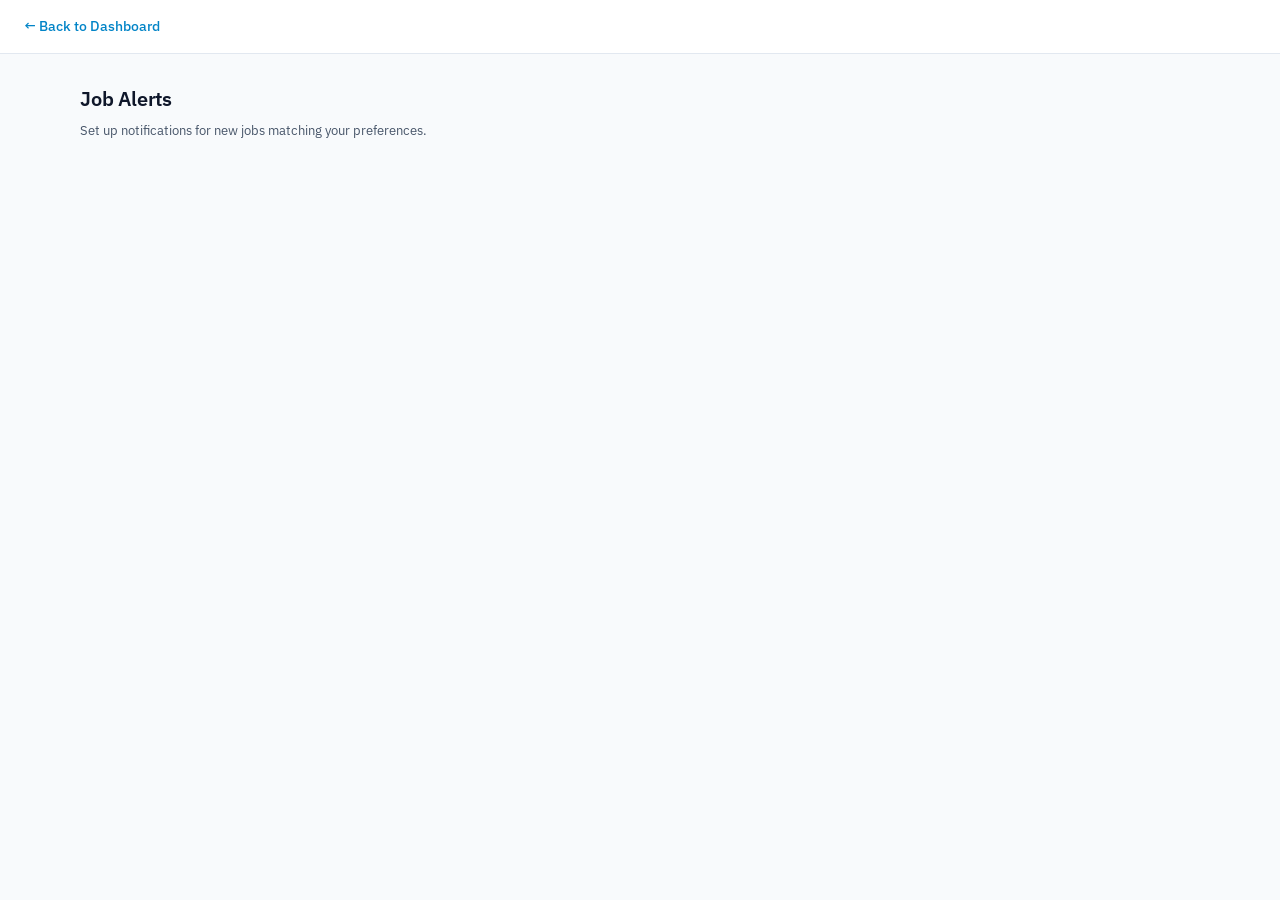
==== docs/sections/alerts.html @ 51a3d60b "Initial commit: Add docs folder" ====
<!DOCTYPE html>
<html lang="en">
<head>
    <meta charset="UTF-8">
    <meta name="viewport" content="width=device-width, initial-scale=1.0">
    <title>SkillRadar - Alerts</title>

    <!-- Google Fonts -->
    <link rel="preconnect" href="https://fonts.googleapis.com">
    <link rel="preconnect" href="https://fonts.gstatic.com" crossorigin>
    <link href="https://fonts.googleapis.com/css2?family=IBM+Plex+Sans:wght@400;500;600&display=swap" rel="stylesheet">

    <!-- Styles -->
    <link rel="stylesheet" href="../styles.css">
</head>
<body>
    <!-- Navigation -->
    <nav class="page-nav" style="padding: 16px 24px; border-bottom: 1px solid var(--border-default); background: var(--surface-card);">
        <a href="../index.html" style="color: var(--brand); text-decoration: none; font-weight: 500;">← Back to Dashboard</a>
    </nav>

    <!-- Alerts Section -->
    <section id="alerts" class="section section--active">
        <div class="page-content">
            <h1 class="page-title">Job Alerts</h1>
            <p class="page-subtitle">Set up notifications for new jobs matching your preferences.</p>

            <div class="empty-state" style="text-align: center; padding: 60px 20px; color: var(--text-muted);">
                <svg width="48" height="48" viewBox="0 0 24 24" fill="none" stroke="currentColor" stroke-width="1.5" style="margin-bottom: 16px;">
                    <path d="M6 8a6 6 0 0 1 12 0c0 7 3 9 3 9H3s3-2 3-9"/>
                    <path d="m13.73 21a2 2 0 0 1-3.46 0"/>
                </svg>
                <h3>Alerts Coming Soon</h3>
                <p>This feature is under development. You'll be able to set up job alerts here.</p>
            </div>
        </div>
    </section>

    <!-- Scripts -->
    <script src="../data.js"></script>
</body>
</html>
---- docs/styles.css ----
/* SkillRadar Styles */
/* Version: 1.0 - Light theme only, professional design */

/* === CSS CUSTOM PROPERTIES === */
:root {
  /* === BRAND (Sky Blue — primary action color) === */
  --brand:           #0284C7;   /* Primary buttons, active nav, accent borders */
  --brand-hover:     #0369A1;   /* Button hover state */
  --brand-light:     #E0F2FE;   /* Badge backgrounds, tinted areas, focus rings */
  --brand-text:      #0369A1;   /* Text on --brand-light backgrounds */

  /* === VIOLET (secondary accent — skills, unique metrics) === */
  --violet:          #7C3AED;
  --violet-light:    #EDE9FE;
  --violet-text:     #5B21B6;

  /* === EMERALD (success, offers, positive) === */
  --emerald:         #059669;
  --emerald-light:   #D1FAE5;
  --emerald-text:    #065F46;

  /* === AMBER (warning, intermediate, neutral trend) === */
  --amber:           #B45309;
  --amber-light:     #FEF3C7;
  --amber-text:      #92400E;

  /* === CORAL/RED (danger, negative trend, missing skills) === */
  --coral:           #DC2626;
  --coral-light:     #FEE2E2;
  --coral-text:      #991B1B;

  /* === NEUTRAL GRAYS === */
  --gray-50:         #F8FAFC;
  --gray-100:        #F1F5F9;
  --gray-200:        #E2E8F0;
  --gray-300:        #CBD5E1;
  --gray-400:        #94A3B8;
  --gray-500:        #64748B;
  --gray-600:        #475569;
  --gray-700:        #334155;
  --gray-800:        #1E293B;
  --gray-900:        #0F172A;

  /* === SURFACES (Light theme — immutable) === */
  --surface-page:    #F8FAFC;   /* Page/body background */
  --surface-card:    #FFFFFF;   /* Card, panel, modal backgrounds */
  --surface-input:   #FFFFFF;   /* Input field backgrounds */
  --surface-sidebar: #FFFFFF;   /* Sidebar background */

  /* === TEXT === */
  --text-primary:    #0F172A;   /* Primary content text */
  --text-secondary:  #475569;   /* Secondary, supporting text */
  --text-muted:      #94A3B8;   /* Placeholder text, disabled labels */
  --text-inverse:    #FFFFFF;   /* Text on dark/brand backgrounds */

  /* === BORDERS === */
  --border-default:  #E2E8F0;   /* Standard borders on cards, inputs */
  --border-strong:   #CBD5E1;   /* Emphasized dividers */
  --border-focus:    #0284C7;   /* Input focus ring border (same as --brand) */

  /* === SHADOWS === */
  --shadow-xs:  0 1px 2px rgba(15, 23, 42, 0.04);
  --shadow-sm:  0 1px 3px rgba(15, 23, 42, 0.06), 0 1px 2px rgba(15, 23, 42, 0.04);
  --shadow-md:  0 4px 8px rgba(15, 23, 42, 0.07), 0 2px 4px rgba(15, 23, 42, 0.04);
  --shadow-lg:  0 10px 20px rgba(15, 23, 42, 0.08), 0 4px 8px rgba(15, 23, 42, 0.04);

  /* === LAYOUT === */
  --sidebar-width:   220px;
  --topbar-height:   56px;
  --content-max:     1200px;
  --radius-xs:       4px;
  --radius-sm:       6px;
  --radius-md:       10px;
  --radius-lg:       14px;
  --radius-xl:       18px;

  /* === SPACING BASE === */
  --space-1:  4px;
  --space-2:  8px;
  --space-3:  12px;
  --space-4:  16px;
  --space-5:  20px;
  --space-6:  24px;
  --space-8:  32px;
  --space-10: 40px;

  /* === TYPOGRAPHY === */
  --text-xs:   11px;   /* Eyebrow labels, badge text, meta information */
  --text-sm:   13px;   /* Caption text, tag content, secondary labels */
  --text-base: 14px;   /* Body text, form inputs, card body content */
  --text-md:   16px;   /* Card titles, section sub-headings */
  --text-lg:   20px;   /* Page section headings (H2 level) */
  --text-xl:   24px;   /* Modal titles, feature headings */
  --text-hero: 28px;   /* Stat values in dashboard (large numbers only) */

  --weight-regular: 400; /* Body text, descriptions, secondary labels */
  --weight-medium:  500; /* Navigation labels, button labels, form labels */
  --weight-semi:    600; /* Card titles, section headings, stat numbers, page titles */

  --leading-tight:  1.3;  /* Headings (H1, H2, H3), stat numbers */
  --leading-normal: 1.5;  /* Body text, card content */
  --leading-loose:  1.7;  /* Descriptive paragraphs, help text */

  --letter-spacing-tight: -0.01em; /* Page titles, large headings */
  --letter-spacing-normal: 0;      /* Body text (default) */
  --letter-spacing-wide:  0.05em;  /* ALL-CAPS eyebrow labels (--text-xs) */
}

/* === BASE STYLES === */
html {
  font-size: 16px;
}

* {
  box-sizing: border-box;
  margin: 0;
  padding: 0;
}

body {
  font-family: 'IBM Plex Sans', -apple-system, BlinkMacSystemFont, sans-serif;
  font-size: var(--text-base);
  font-weight: var(--weight-regular);
  line-height: var(--leading-normal);
  color: var(--text-primary);
  background: var(--surface-page);
  min-height: 100vh;
}

/* === TYPOGRAPHY === */
h1 {
  font-size: var(--text-lg);
  font-weight: var(--weight-semi);
  line-height: var(--leading-tight);
  letter-spacing: var(--letter-spacing-tight);
  color: var(--text-primary);
}

h2 {
  font-size: var(--text-md);
  font-weight: var(--weight-semi);
  line-height: var(--leading-tight);
  letter-spacing: var(--letter-spacing-normal);
  color: var(--text-primary);
}

h3 {
  font-size: var(--text-base);
  font-weight: var(--weight-medium);
  line-height: var(--leading-normal);
  letter-spacing: var(--letter-spacing-normal);
  color: var(--text-secondary);
}

.page-title {
  margin-bottom: var(--space-2);
}

.page-subtitle {
  font-size: var(--text-sm);
  color: var(--text-secondary);
  line-height: var(--leading-loose);
  margin-bottom: var(--space-6);
}

.section-subtitle {
  font-size: var(--text-sm);
  color: var(--text-muted);
  margin-bottom: var(--space-5);
}

/* === BUTTONS === */
button {
  font-family: inherit;
  cursor: pointer;
  border: none;
  transition: background-color 150ms ease, box-shadow 150ms ease, border-color 150ms ease;
}

.btn-primary {
  background: var(--brand);
  color: var(--text-inverse);
  font-size: var(--text-base);
  font-weight: var(--weight-medium);
  padding: 9px 20px;
  border-radius: var(--radius-sm);
  border: none;
}

.btn-primary:hover {
  background: var(--brand-hover);
}

.btn-primary:active {
  background: #075985;
}

.btn-primary:focus {
  outline: 2px solid var(--brand);
  outline-offset: 2px;
}

.btn-primary:disabled {
  background: var(--gray-200);
  color: var(--text-muted);
  cursor: not-allowed;
  pointer-events: none;
}

.btn-secondary {
  background: var(--surface-card);
  color: var(--text-primary);
  font-size: var(--text-base);
  font-weight: var(--weight-medium);
  padding: 8px 16px;
  border: 1px solid var(--border-default);
  border-radius: var(--radius-sm);
}

.btn-secondary:hover {
  background: var(--gray-100);
  border-color: var(--border-strong);
}

.btn-secondary:active {
  background: var(--gray-200);
}

.btn-secondary:focus {
  outline: 2px solid var(--brand);
  outline-offset: 2px;
}

.btn-secondary:disabled {
  background: var(--gray-50);
  color: var(--text-muted);
  border-color: var(--border-default);
  cursor: not-allowed;
}

.btn-secondary--active {
  background: var(--brand-light);
  border-color: var(--brand);
  color: var(--brand);
}

.btn-danger {
  background: var(--coral);
  color: var(--text-inverse);
  font-size: var(--text-base);
  font-weight: var(--weight-medium);
  padding: 8px 16px;
  border-radius: var(--radius-sm);
}

.btn-danger:hover {
  background: #B91C1C;
}

.btn-text {
  background: transparent;
  color: var(--brand);
  font-size: var(--text-base);
  font-weight: var(--weight-medium);
  padding: 4px 8px;
  border: none;
}

.btn-text:hover {
  color: var(--brand-hover);
  text-decoration: underline;
}

.btn-icon {
  width: 32px;
  height: 32px;
  border-radius: var(--radius-sm);
  background: transparent;
  border: none;
  display: flex;
  align-items: center;
  justify-content: center;
}

.btn-icon:hover {
  background: var(--gray-100);
}

.btn-icon:focus {
  outline: 2px solid var(--brand);
  outline-offset: 2px;
}

/* === FORM INPUTS === */
input, select, textarea {
  font-family: inherit;
  font-size: var(--text-base);
  color: var(--text-primary);
  background: var(--surface-input);
  border: 1px solid var(--border-default);
  border-radius: var(--radius-sm);
  padding: 9px 12px;
  transition: border-color 150ms ease, box-shadow 150ms ease;
}

input::placeholder, textarea::placeholder {
  color: var(--text-muted);
}

input:hover, select:hover, textarea:hover {
  border-color: var(--border-strong);
}

input:focus, select:focus, textarea:focus {
  border-color: var(--border-focus);
  box-shadow: 0 0 0 3px var(--brand-light);
  outline: none;
}

input:disabled, select:disabled, textarea:disabled {
  background: var(--gray-50);
  color: var(--text-muted);
  cursor: not-allowed;
}

.form-label {
  font-size: var(--text-sm);
  font-weight: var(--weight-medium);
  color: var(--text-secondary);
  margin-bottom: 6px;
  display: block;
}

.form-row {
  display: flex;
  gap: 12px;
  margin-top: 16px;
}

.form-group {
  flex: 1;
}

select {
  appearance: none;
  background-image: url("data:image/svg+xml,%3csvg xmlns='http://www.w3.org/2000/svg' fill='none' viewBox='0 0 20 20'%3e%3cpath stroke='%2394A3B8' stroke-linecap='round' stroke-linejoin='round' stroke-width='1.5' d='m6 8 4 4 4-4'/%3e%3c/svg%3e");
  background-position: right 8px center;
  background-repeat: no-repeat;
  background-size: 16px;
  padding-right: 32px;
}

textarea {
  resize: vertical;
  min-height: 80px;
}

/* Tag Input Component */
.tag-input-container {
  border: 1px solid var(--border-default);
  border-radius: var(--radius-sm);
  padding: 6px 8px;
  min-height: 42px;
  display: flex;
  flex-wrap: wrap;
  gap: 6px;
  align-items: center;
  transition: border-color 150ms ease, box-shadow 150ms ease;
}

.tag-input-container:focus-within {
  border-color: var(--border-focus);
  box-shadow: 0 0 0 3px var(--brand-light);
}

.tags-list {
  display: flex;
  flex-wrap: wrap;
  gap: 6px;
}

.tag {
  background: var(--brand-light);
  color: var(--brand-text);
  border-radius: var(--radius-xs);
  padding: 3px 6px 3px 8px;
  font-size: var(--text-sm);
  font-weight: var(--weight-medium);
  display: flex;
  align-items: center;
  gap: 4px;
}

.tag-remove {
  width: 14px;
  height: 14px;
  color: var(--brand-text);
  cursor: pointer;
  background: none;
  border: none;
  display: flex;
  align-items: center;
  justify-content: center;
  border-radius: 50%;
  padding: 0;
}

.tag-remove:hover {
  background: rgba(3, 105, 161, 0.2);
}

.tag-input__field {
  flex: 1;
  min-width: 120px;
  border: none;
  background: none;
  padding: 3px 0;
  outline: none;
}

.tag-input__field:focus {
  box-shadow: none;
}

/* Toggle Switch */
.toggle-label {
  display: flex;
  align-items: center;
  gap: 12px;
  cursor: pointer;
}

.toggle-input {
  position: absolute;
  opacity: 0;
  pointer-events: none;
}

.toggle-track {
  width: 40px;
  height: 22px;
  background: var(--gray-300);
  border-radius: 11px;
  position: relative;
  transition: background 150ms ease;
}

.toggle-input:checked + .toggle-track {
  background: var(--brand);
}

.toggle-thumb {
  width: 16px;
  height: 16px;
  background: #FFFFFF;
  border-radius: 50%;
  position: absolute;
  top: 3px;
  left: 3px;
  transform: translateX(0);
  transition: transform 150ms ease;
}

.toggle-input:checked + .toggle-track .toggle-thumb {
  transform: translateX(18px);
}

.toggle-input:focus + .toggle-track {
  outline: 2px solid var(--brand);
  outline-offset: 2px;
}

.toggle-text {
  font-size: var(--text-sm);
  font-weight: var(--weight-medium);
  color: var(--text-primary);
}

.toggle-group {
  display: flex;
  flex-direction: column;
  gap: 16px;
}

/* === BADGES AND PILLS === */
.badge {
  display: inline-flex;
  align-items: center;
  gap: 4px;
  font-size: var(--text-xs);
  font-weight: var(--weight-medium);
  padding: 3px 8px;
  border-radius: var(--radius-xs);
  white-space: nowrap;
}

/* Badge color variants */
.badge--brand {
  background: var(--brand-light);
  color: var(--brand-text);
}

.badge--violet {
  background: var(--violet-light);
  color: var(--violet-text);
}

.badge--emerald {
  background: var(--emerald-light);
  color: var(--emerald-text);
}

.badge--amber {
  background: var(--amber-light);
  color: var(--amber-text);
}

.badge--coral {
  background: var(--coral-light);
  color: var(--coral-text);
}

.badge--gray {
  background: var(--gray-100);
  color: var(--gray-600);
}

/* === CARDS === */
.card {
  background: var(--surface-card);
  border: 1px solid var(--border-default);
  border-radius: var(--radius-lg);
  padding: 24px;
  box-shadow: var(--shadow-sm);
}

.card:hover {
  box-shadow: var(--shadow-md);
  border-color: var(--border-strong);
  transition: box-shadow 150ms ease, border-color 150ms ease;
}

.stat-card {
  background: var(--surface-card);
  border: 1px solid var(--border-default);
  border-radius: var(--radius-lg);
  padding: 16px 20px;
  box-shadow: var(--shadow-sm);
  display: flex;
  align-items: center;
  gap: 12px;
}

.stat-card[data-accent="brand"] {
  border-left: 3px solid var(--brand);
}

.stat-card[data-accent="violet"] {
  border-left: 3px solid var(--violet);
}

.stat-card[data-accent="emerald"] {
  border-left: 3px solid var(--emerald);
}

.stat-card[data-accent="amber"] {
  border-left: 3px solid var(--amber);
}

.stat-card__icon {
  color: var(--text-secondary);
  flex-shrink: 0;
}

.stat-card__content {
  display: flex;
  flex-direction: column;
}

.stat-card__label {
  font-size: var(--text-sm);
  color: var(--text-secondary);
  margin-bottom: 2px;
}

.stat-card__value {
  font-size: var(--text-hero);
  font-weight: var(--weight-semi);
  line-height: var(--leading-tight);
  color: var(--text-primary);
}

/* Job Card */
.job-card {
  cursor: pointer;
  display: flex;
  flex-direction: column;
  gap: 12px;
}

.job-card:hover {
  box-shadow: var(--shadow-md);
  border-color: var(--border-strong);
}

.job-card__row-1 {
  display: flex;
  justify-content: space-between;
  align-items: flex-start;
}

.company-info {
  display: flex;
  align-items: center;
  gap: 10px;
}

.company-avatar {
  width: 36px;
  height: 36px;
  border-radius: 8px;
  display: flex;
  align-items: center;
  justify-content: center;
  font-size: var(--text-base);
  font-weight: var(--weight-semi);
}

.company-meta {
  display: flex;
  flex-direction: column;
}

.company-name {
  font-size: var(--text-sm);
  color: var(--text-secondary);
}

.job-role {
  font-size: var(--text-md);
  font-weight: var(--weight-semi);
  color: var(--text-primary);
  margin: 0;
}

.match-bar-container {
  margin: 8px 0;
}

.match-bar-header {
  display: flex;
  justify-content: space-between;
  margin-bottom: 4px;
}

.match-label {
  font-size: var(--text-xs);
  color: var(--text-muted);
}

.match-pct {
  font-size: var(--text-xs);
  font-weight: var(--weight-medium);
}

.match-bar-track {
  height: 4px;
  background: var(--border-default);
  border-radius: 2px;
}

.match-bar-fill {
  height: 4px;
  border-radius: 2px;
  width: 0%;
}

@media (prefers-reduced-motion: no-preference) {
  .match-bar-fill {
    transition: width 600ms ease;
  }
}

.job-card__row-4, .job-card__row-5 {
  display: flex;
  gap: 8px;
  flex-wrap: wrap;
}

.job-card__row-5 {
  gap: 6px;
}

.job-card__footer {
  display: flex;
  justify-content: space-between;
  align-items: center;
  padding-top: 12px;
  border-top: 1px solid var(--border-default);
  margin-top: auto;
}

.posted-date {
  font-size: var(--text-xs);
  color: var(--text-muted);
}

.apply-btn {
  font-size: var(--text-sm);
  padding: 6px 12px;
  text-decoration: none;
  border-radius: var(--radius-sm);
  border: 1px solid var(--border-default);
  background: var(--surface-card);
  color: var(--text-primary);
}

.apply-btn:hover {
  background: var(--brand);
  color: var(--text-inverse);
  border-color: var(--brand);
}

.apply-btn:focus {
  outline: 2px solid var(--brand);
  outline-offset: 2px;
}

/* Kanban Card */
.kanban-card {
  background: var(--surface-card);
  border: 1px solid var(--border-default);
  border-radius: var(--radius-md);
  padding: 14px;
  box-shadow: var(--shadow-xs);
  cursor: pointer;
}

.kanban-card:hover {
  box-shadow: var(--shadow-sm);
}

.kanban-card:focus {
  outline: 2px solid var(--brand);
  outline-offset: 2px;
}

.card-role {
  font-size: var(--text-base);
  font-weight: var(--weight-semi);
  color: var(--text-primary);
  margin-bottom: 4px;
}

.card-company {
  font-size: var(--text-sm);
  color: var(--brand);
  margin-bottom: 4px;
}

.card-date {
  font-size: var(--text-xs);
  color: var(--text-muted);
  margin-bottom: 4px;
}

.card-salary {
  font-size: var(--text-sm);
  color: var(--emerald-text);
}

/* Alert Item */
.alert-item {
  background: var(--surface-card);
  border-left: 3px solid var(--brand);
  border: 1px solid var(--border-default);
  border-radius: var(--radius-sm);
  padding: 12px 16px;
  display: flex;
  align-items: flex-start;
  gap: 12px;
}

.alert-item--high {
  border-left-color: var(--coral);
}

.alert-item--medium {
  border-left-color: var(--amber);
}

.alert-content {
  flex: 1;
}

.alert-title {
  font-size: var(--text-sm);
  font-weight: var(--weight-medium);
  color: var(--text-primary);
  margin-bottom: 2px;
}

.alert-description {
  font-size: var(--text-sm);
  color: var(--text-secondary);
  margin-bottom: 2px;
}

.alert-time {
  font-size: var(--text-xs);
  color: var(--text-muted);
}

.alert-read-dot {
  width: 8px;
  height: 8px;
  background: var(--brand);
  border-radius: 50%;
  flex-shrink: 0;
  margin-top: 4px;
}

/* === LAYOUT === */
.page-wrapper {
  margin-left: var(--sidebar-width);
  min-height: 100vh;
  display: flex;
  flex-direction: column;
}

.page-content {
  flex: 1;
  padding: var(--space-8) var(--space-10);
  max-width: var(--content-max);
  margin: 0 auto;
  width: 100%;
}

/* === SIDEBAR === */
.sidebar {
  position: fixed;
  top: 0;
  left: 0;
  width: var(--sidebar-width);
  height: 100vh;
  background: var(--surface-sidebar);
  border-right: 1px solid var(--border-default);
  padding: var(--space-6);
  display: flex;
  flex-direction: column;
  z-index: 200;
}

.sidebar__brand {
  display: flex;
  align-items: center;
  gap: 10px;
  margin-bottom: var(--space-6);
}

.sidebar__logo {
  color: var(--brand);
}

.sidebar__text {
  display: flex;
  flex-direction: column;
}

.sidebar__name {
  font-size: var(--text-md);
  font-weight: var(--weight-semi);
  color: var(--text-primary);
}

.sidebar__tagline {
  font-size: var(--text-xs);
  color: var(--text-muted);
}

.sidebar__section-label {
  font-size: var(--text-xs);
  font-weight: var(--weight-medium);
  color: var(--text-muted);
  letter-spacing: var(--letter-spacing-wide);
  text-transform: uppercase;
  margin-bottom: var(--space-3);
}

.sidebar__nav {
  list-style: none;
  margin-bottom: auto;
}

.nav-item {
  display: flex;
  align-items: center;
  gap: 10px;
  padding: 10px 16px;
  border-radius: var(--radius-sm);
  cursor: pointer;
  color: var(--text-secondary);
  transition: background-color 150ms ease, color 150ms ease;
  margin-bottom: 2px;
}

.nav-item:hover {
  background: var(--gray-100);
  color: var(--text-primary);
}

.nav-item--active {
  background: var(--brand-light);
  color: var(--brand);
  border-left: 3px solid var(--brand);
  font-weight: var(--weight-medium);
  margin-left: -3px;
  padding-left: 19px;
}

.nav-item:focus {
  outline: 2px solid var(--brand);
  outline-offset: -2px;
}

.nav-item__icon {
  flex-shrink: 0;
}

.nav-item__label {
  font-size: var(--text-base);
}

.sidebar__footer {
  padding-top: var(--space-4);
  border-top: 1px solid var(--border-default);
}

.sidebar__skill-count {
  font-size: var(--text-xs);
  color: var(--text-muted);
}

/* === TOPBAR (Mobile) === */
.topbar {
  position: fixed;
  top: 0;
  left: 0;
  right: 0;
  height: var(--topbar-height);
  background: var(--surface-card);
  border-bottom: 1px solid var(--border-default);
  padding: 0 var(--space-4);
  display: none;
  align-items: center;
  justify-content: space-between;
  z-index: 300;
}

.topbar__brand {
  display: flex;
  align-items: center;
  gap: 8px;
}

.topbar__logo {
  color: var(--brand);
}

.topbar__name {
  font-size: var(--text-md);
  font-weight: var(--weight-semi);
  color: var(--text-primary);
}

.topbar__menu-btn {
  width: 40px;
  height: 40px;
  display: flex;
  align-items: center;
  justify-content: center;
  background: none;
  border: none;
  color: var(--text-primary);
  border-radius: var(--radius-sm);
}

.topbar__menu-btn:hover {
  background: var(--gray-100);
}

/* === MOBILE DRAWER === */
.drawer-overlay {
  position: fixed;
  inset: 0;
  z-index: 400;
  visibility: hidden;
  pointer-events: none;
}

.drawer-overlay.drawer--open {
  visibility: visible;
  pointer-events: all;
}

.drawer-backdrop {
  position: absolute;
  inset: 0;
  background: rgba(15, 23, 42, 0.4);
  opacity: 0;
}

@media (prefers-reduced-motion: no-preference) {
  .drawer-backdrop {
    transition: opacity 220ms ease;
  }
}

.drawer--open .drawer-backdrop {
  opacity: 1;
}

.drawer-panel {
  position: absolute;
  top: 0;
  left: 0;
  width: 280px;
  height: 100%;
  background: var(--surface-card);
  padding: var(--space-6);
  transform: translateX(-100%);
  visibility: hidden;
}

@media (prefers-reduced-motion: no-preference) {
  .drawer-panel {
    transition: transform 220ms ease, visibility 220ms ease;
  }
}

.drawer--open .drawer-panel {
  transform: translateX(0);
  visibility: visible;
}

.drawer__header {
  display: flex;
  align-items: center;
  justify-content: space-between;
  margin-bottom: var(--space-6);
  padding-bottom: var(--space-4);
  border-bottom: 1px solid var(--border-default);
}

.drawer__brand {
  display: flex;
  align-items: center;
  gap: 8px;
  font-size: var(--text-md);
  font-weight: var(--weight-semi);
  color: var(--text-primary);
}

.drawer__nav {
  list-style: none;
}

/* === SECTIONS === */
.section {
  display: none;
}

.section--active {
  display: block;
}

@media (prefers-reduced-motion: no-preference) {
  .section--active {
    animation: sectionEnter 250ms ease;
  }

  @keyframes sectionEnter {
    from {
      opacity: 0;
      transform: translateY(6px);
    }
    to {
      opacity: 1;
      transform: translateY(0);
    }
  }
}

.section-block {
  margin-bottom: var(--space-6);
}

.section-header {
  display: flex;
  justify-content: space-between;
  align-items: center;
  margin-bottom: var(--space-4);
}

/* === DASHBOARD SPECIFIC === */
.onboarding-strip {
  background: var(--brand-light);
  border: 1px solid rgba(2, 132, 199, 0.4);
  border-radius: var(--radius-md);
  padding: var(--space-4) var(--space-5);
  margin-bottom: var(--space-6);
  display: flex;
  justify-content: space-between;
  align-items: flex-start;
  gap: var(--space-4);
}

.strip-content {
  flex: 1;
}

.strip-title {
  font-size: var(--text-base);
  color: var(--text-primary);
  margin-bottom: var(--space-3);
}

.strip-form {
  display: flex;
  gap: var(--space-3);
  flex-wrap: wrap;
}

.strip-form input,
.strip-form select {
  min-width: 120px;
}

.strip-dismiss {
  flex-shrink: 0;
}

/* Market Pulse Ticker */
.ticker {
  background: var(--brand-light);
  border-radius: var(--radius-md);
  padding: 0 var(--space-5);
  height: 52px;
  display: flex;
  align-items: center;
  justify-content: space-between;
  margin-bottom: var(--space-6);
}

.ticker__indicator {
  display: flex;
  align-items: center;
  gap: var(--space-2);
}

.ticker__dot {
  width: 8px;
  height: 8px;
  background: var(--brand);
  border-radius: 50%;
}

@media (prefers-reduced-motion: no-preference) {
  .ticker__dot {
    animation: pulse-dot 2s ease infinite;
  }

  @keyframes pulse-dot {
    0%, 100% {
      transform: scale(1);
      opacity: 1;
    }
    50% {
      transform: scale(1.5);
      opacity: 0.6;
    }
  }
}

.ticker__live-label {
  font-size: var(--text-xs);
  font-weight: var(--weight-medium);
  letter-spacing: var(--letter-spacing-wide);
  color: var(--brand);
}

.ticker__messages {
  position: relative;
  flex: 1;
  text-align: center;
}

.ticker__message {
  font-size: var(--text-sm);
  color: var(--text-primary);
  position: absolute;
  left: 50%;
  transform: translateX(-50%);
  white-space: nowrap;
  opacity: 0;
}

.ticker__message--active {
  opacity: 1;
}

@media (prefers-reduced-motion: no-preference) {
  .ticker__message {
    transition: opacity 150ms ease;
  }
}

/* Stat Row */
.stat-row {
  display: grid;
  grid-template-columns: repeat(4, 1fr);
  gap: var(--space-4);
  margin-bottom: var(--space-6);
}

.match-score-container {
  display: flex;
  flex-direction: column;
  align-items: center;
  justify-content: center;
}

.match-score-ring {
  width: 80px;
  height: 80px;
}

.match-score-label {
  font-size: var(--text-xs);
  color: var(--text-muted);
  margin-top: var(--space-2);
}

/* Trending Skills */
.trending-skills {
  display: flex;
  overflow-x: auto;
  gap: 10px;
  padding-bottom: var(--space-2);
  scrollbar-width: none;
  -ms-overflow-style: none;
}

.trending-skills::-webkit-scrollbar {
  display: none;
}

.skill-pill {
  display: inline-flex;
  align-items: center;
  gap: var(--space-2);
  background: var(--surface-card);
  border: 1px solid var(--border-default);
  border-radius: 20px;
  padding: var(--space-2) 14px;
  font-size: var(--text-sm);
  font-weight: var(--weight-medium);
  color: var(--text-primary);
  white-space: nowrap;
  flex-shrink: 0;
}

.demand-chip {
  background: var(--brand-light);
  color: var(--brand-text);
  border-radius: var(--radius-xs);
  padding: 2px 6px;
  font-size: var(--text-xs);
}

.skill-check {
  width: 12px;
  height: 12px;
  color: var(--emerald);
}

/* Chart Container for Dashboard */
#skill-demand-chart {
  width: 100% !important;
  height: 400px !important;
  max-width: 100%;
}

.chart-container {
  position: relative;
  min-height: 450px;
  height: auto;
  background: var(--surface-card);
  border: 1px solid var(--border-default);
  border-radius: var(--radius-lg);
  padding: var(--space-5);
  overflow: hidden;
}

/* Ensure chart legend has proper spacing */
.chart-legend {
  margin-bottom: 20px !important;
  padding: 12px;
  background: #f8fafc;
  border-radius: 8px;
  border: 1px solid #e2e8f0;
}

/* === JOBS SECTION === */
.job-controls {
  display: flex;
  gap: var(--space-3);
  margin-bottom: var(--space-5);
  flex-wrap: wrap;
  align-items: center;
}

.search-wrapper {
  position: relative;
  flex: 1;
  min-width: 200px;
}

.search-icon {
  position: absolute;
  left: 12px;
  top: 50%;
  transform: translateY(-50%);
  color: var(--text-muted);
  pointer-events: none;
}

.job-search {
  padding-left: 36px;
  width: 100%;
}

.skill-filter,
.location-filter,
.level-filter {
  min-width: 140px;
}

.jobs-header {
  display: flex;
  justify-content: flex-end;
  margin-bottom: var(--space-4);
}

.saved-toggle-btn {
  display: flex;
  align-items: center;
  gap: var(--space-2);
}

.saved-count {
  min-width: 20px;
  text-align: center;
}

.jobs-grid {
  display: grid;
  grid-template-columns: repeat(auto-fill, minmax(320px, 1fr));
  gap: var(--space-5);
}

.empty-state {
  text-align: center;
  padding: 60px var(--space-5);
  display: none;
}

.empty-state--visible {
  display: block;
}

.empty-state svg {
  color: var(--text-muted);
  margin-bottom: var(--space-4);
}

.empty-title {
  font-size: var(--text-md);
  font-weight: var(--weight-semi);
  color: var(--text-secondary);
  margin-bottom: var(--space-2);
}

.empty-body {
  font-size: var(--text-base);
  color: var(--text-muted);
}

/* === GAP ANALYZER === */
.analyzer-tabs {
  border-bottom: 2px solid var(--border-default);
  display: flex;
  gap: 4px;
  margin-bottom: var(--space-6);
}

.analyzer-tabs button {
  padding: 10px var(--space-4);
  font-size: var(--text-base);
  font-weight: var(--weight-medium);
  background: none;
  border: none;
  cursor: pointer;
  color: var(--text-secondary);
  border-bottom: 2px solid transparent;
  margin-bottom: -2px;
  transition: color 150ms ease, border-color 150ms ease;
}

.analyzer-tabs button[aria-selected="true"],
.analyzer-tabs button.active {
  color: var(--brand);
  border-bottom-color: var(--brand);
}

.analyzer-tabs button:hover:not([aria-selected="true"]):not(.active) {
  color: var(--text-primary);
}

/* Improved button feedback for tracker and trends */
.view-toggle button.active,
.btn-secondary.active {
  background: var(--brand);
  color: white;
  border-color: var(--brand);
}

/* Ensure tabs don't interfere with main navigation */
.analyzer-tabs button,
.view-toggle button,
[role="tab"] {
  position: relative;
  z-index: 1;
}

/* Smooth transitions for better UX */
.tab-panel {
  transition: opacity 200ms ease-in-out;
}

.tab-panel:not(.tab-panel--active) {
  opacity: 0;
  pointer-events: none;
}

.tab-panel--active {
  opacity: 1;
  pointer-events: auto;
}

.tab-panel {
  display: none;
}

.tab-panel--active {
  display: block;
}

.analyzer-layout {
  display: grid;
  grid-template-columns: 2fr 3fr;
  gap: var(--space-6);
}

.results-card {
  visibility: hidden;
  max-height: 0;
  overflow: hidden;
}

@media (prefers-reduced-motion: no-preference) {
  .results-card {
    transition: max-height 300ms ease, visibility 300ms ease;
  }
}

.results-card--visible {
  visibility: visible;
  max-height: 2000px;
}

.results-section {
  margin-bottom: var(--space-6);
}

.results-section h3 {
  margin-bottom: var(--space-3);
}

.skills-chips,
.missing-chips {
  display: flex;
  flex-wrap: wrap;
  gap: var(--space-2);
}

.skill-roadmap {
  display: flex;
  align-items: center;
  gap: var(--space-3);
  flex-wrap: wrap;
}

.roadmap-node {
  background: var(--brand-light);
  border: 1px solid rgba(2, 132, 199, 0.3);
  border-radius: var(--radius-md);
  padding: var(--space-3) var(--space-4);
  min-width: 120px;
  text-align: center;
  opacity: 0;
}

@media (prefers-reduced-motion: no-preference) {
  .roadmap-node {
    transition: opacity 200ms ease;
  }
}

.roadmap-node--visible {
  opacity: 1;
}

.roadmap-node--amber {
  background: var(--amber-light);
  border-color: rgba(180, 83, 9, 0.3);
}

.roadmap-node--violet {
  background: var(--violet-light);
  border-color: rgba(124, 58, 237, 0.3);
}

.roadmap-chevron {
  color: var(--border-strong);
}

.matched-jobs-grid {
  display: grid;
  grid-template-columns: repeat(auto-fill, minmax(280px, 1fr));
  gap: var(--space-4);
}

.resume-panel {
  max-width: 600px;
  margin: 0 auto;
}

.resume-textarea {
  width: 100%;
  margin-bottom: var(--space-4);
}

.scan-btn {
  width: 100%;
}

/* === TRENDS SECTION === */
.trends-grid {
  display: grid;
  grid-template-columns: repeat(3, 1fr);
  gap: var(--space-5);
}

.trend-card {
  padding: var(--space-4);
}

.card-header {
  display: flex;
  justify-content: space-between;
  align-items: flex-start;
  margin-bottom: var(--space-3);
}

.skill-name {
  font-size: 15px;
  font-weight: var(--weight-semi);
  color: var(--text-primary);
}

.trend-chart .chart-container {
  height: 80px;
  position: relative;
  margin-bottom: var(--space-2);
}

.chart-footer {
  display: flex;
  justify-content: space-between;
  font-size: var(--text-xs);
  color: var(--text-muted);
}

/* Heatmap */
.legend {
  display: flex;
  align-items: center;
  gap: var(--space-3);
  margin-bottom: var(--space-5);
}

.legend-gradient {
  width: 200px;
  height: 10px;
  border-radius: 5px;
  background: linear-gradient(to right, var(--brand-light), var(--brand));
}

.legend-label-low,
.legend-label-high {
  font-size: var(--text-xs);
  color: var(--text-muted);
}

.heatmap-grid {
  display: grid;
  grid-template-columns: repeat(3, 1fr);
  gap: var(--space-3);
}

.heatmap-cell {
  border-radius: var(--radius-md);
  padding: var(--space-4) 14px;
  text-align: center;
}

.cell-skill {
  font-size: var(--text-sm);
  font-weight: var(--weight-semi);
  margin-bottom: 4px;
}

.cell-salary {
  font-size: var(--text-xs);
}

/* === TRACKER SECTION === */
.view-toggle {
  display: flex;
  gap: 0;
  border: 1px solid var(--border-default);
  border-radius: var(--radius-sm);
  overflow: hidden;
}

.view-toggle button {
  padding: 7px var(--space-4);
  font-size: var(--text-sm);
  font-weight: var(--weight-medium);
  background: var(--surface-card);
  border: none;
  color: var(--text-secondary);
}

.view-toggle button[aria-checked="true"] {
  background: var(--brand);
  color: var(--text-inverse);
}

.view-toggle button:hover:not([aria-checked="true"]) {
  background: var(--gray-100);
}

.pipeline-bar {
  display: flex;
  align-items: center;
  gap: 0;
  margin-bottom: var(--space-6);
  background: var(--surface-card);
  border: 1px solid var(--border-default);
  border-radius: var(--radius-md);
  padding: var(--space-4) var(--space-6);
}

.pipeline-stage {
  display: flex;
  flex-direction: column;
  align-items: center;
  flex: 1;
}

.stage-label {
  font-size: var(--text-xs);
  color: var(--text-muted);
  text-transform: uppercase;
  letter-spacing: var(--letter-spacing-wide);
  margin-bottom: 4px;
}

.stage-count {
  font-size: var(--text-xl);
  font-weight: var(--weight-semi);
  color: var(--text-primary);
}

.pipeline-arrow {
  margin: 0 var(--space-4);
  color: var(--text-muted);
}

.kanban-columns {
  display: grid;
  grid-template-columns: repeat(3, 1fr);
  gap: var(--space-5);
}

.kanban-column {
  background: var(--gray-50);
  border-radius: var(--radius-lg);
  padding: var(--space-4);
  min-height: 400px;
}

.column-header {
  display: flex;
  justify-content: space-between;
  align-items: center;
  margin-bottom: var(--space-4);
  padding-bottom: var(--space-3);
  border-bottom: 1px solid var(--border-default);
}

.column-title {
  font-size: var(--text-base);
  font-weight: var(--weight-semi);
  color: var(--text-primary);
}

.kanban-column[data-status="applied"] .column-title {
  color: var(--brand);
}

.kanban-column[data-status="interview"] .column-title {
  color: var(--amber);
}

.kanban-column[data-status="offer"] .column-title {
  color: var(--emerald);
}

.add-form {
  max-height: 0;
  overflow: hidden;
  margin-bottom: var(--space-4);
}

@media (prefers-reduced-motion: no-preference) {
  .add-form {
    transition: max-height 200ms ease;
  }
}

.add-form--expanded {
  max-height: 300px;
}

.add-form input {
  width: 100%;
  margin-bottom: var(--space-2);
}

.form-actions {
  display: flex;
  gap: var(--space-2);
  margin-top: var(--space-2);
}

.form-actions button {
  flex: 1;
  font-size: var(--text-sm);
}

.kanban-cards {
  display: flex;
  flex-direction: column;
  gap: 10px;
}

.timeline-view {
  display: none;
}

.timeline-view--active {
  display: block;
}

.timeline-container {
  overflow-x: auto;
  padding: var(--space-4) 0;
}

.timeline-svg {
  width: 100%;
  min-width: 600px;
  height: 220px;
}

/* === ALERTS SECTION === */
.alerts-layout {
  display: grid;
  grid-template-columns: 1fr 1fr;
  gap: var(--space-6);
}

.alerts-left {
  display: flex;
  flex-direction: column;
  gap: var(--space-5);
}

.keyword-input-row {
  display: flex;
  gap: var(--space-2);
  margin-bottom: var(--space-3);
}

.keyword-input {
  flex: 1;
}

.keywords-list {
  display: flex;
  flex-wrap: wrap;
  gap: 6px;
  min-height: 40px;
}

.keyword-chip {
  background: var(--brand-light);
  border: 1px solid rgba(2, 132, 199, 0.3);
  border-radius: 20px;
  padding: 4px 8px 4px 12px;
  display: flex;
  align-items: center;
  gap: 6px;
  font-size: var(--text-sm);
  color: var(--brand-text);
}

.chip-label {
  font-size: var(--text-sm);
  color: var(--brand-text);
}

.chip-remove {
  width: 16px;
  height: 16px;
  border-radius: 50%;
  background: none;
  border: none;
  color: var(--brand-text);
  cursor: pointer;
  display: flex;
  align-items: center;
  justify-content: center;
}

.chip-remove:hover {
  background: rgba(3, 105, 161, 0.2);
}

.keyword-empty-state {
  text-align: center;
  padding: var(--space-6) var(--space-5);
}

.keyword-empty-state svg {
  color: var(--text-muted);
  margin-bottom: var(--space-3);
}

.keyword-empty-state p {
  font-size: var(--text-sm);
  color: var(--text-muted);
}

.alerts-container {
  max-height: 500px;
  overflow-y: auto;
  display: flex;
  flex-direction: column;
  gap: var(--space-3);
}

.alerts-empty {
  text-align: center;
  padding: var(--space-10) var(--space-5);
}

.alerts-empty svg {
  color: var(--text-muted);
  margin-bottom: var(--space-4);
}

.alerts-empty p {
  font-size: var(--text-sm);
  color: var(--text-muted);
}

/* === COMPANY PANEL === */
.company-panel-overlay {
  position: fixed;
  inset: 0;
  z-index: 500;
  visibility: hidden;
  pointer-events: none;
}

.company-panel-overlay--open {
  visibility: visible;
  pointer-events: all;
}

.panel-backdrop {
  position: absolute;
  inset: 0;
  background: rgba(15, 23, 42, 0.35);
  opacity: 0;
}

@media (prefers-reduced-motion: no-preference) {
  .panel-backdrop {
    transition: opacity 220ms ease;
  }
}

.company-panel-overlay--open .panel-backdrop {
  opacity: 1;
}

.company-panel {
  position: absolute;
  top: 0;
  right: 0;
  height: 100%;
  width: 360px;
  background: var(--surface-card);
  border-left: 1px solid var(--border-default);
  box-shadow: var(--shadow-lg);
  overflow-y: auto;
  padding: var(--space-6);
  transform: translateX(100%);
}

@media (prefers-reduced-motion: no-preference) {
  .company-panel {
    transition: transform 220ms ease;
  }
}

.company-panel-overlay--open .company-panel {
  transform: translateX(0);
}

.panel-header {
  display: flex;
  justify-content: space-between;
  align-items: flex-start;
  margin-bottom: var(--space-6);
  padding-bottom: var(--space-4);
  border-bottom: 1px solid var(--border-default);
}

.panel-company-info {
  display: flex;
  align-items: center;
  gap: var(--space-3);
}

.panel-company-avatar {
  width: 48px;
  height: 48px;
  border-radius: 8px;
  display: flex;
  align-items: center;
  justify-content: center;
  font-size: var(--text-md);
  font-weight: var(--weight-semi);
}

.panel-company-name {
  font-size: var(--text-lg);
  font-weight: var(--weight-semi);
  color: var(--text-primary);
  margin-bottom: 2px;
}

.panel-subtitle {
  font-size: var(--text-sm);
  color: var(--text-secondary);
}

.panel-section {
  margin-bottom: var(--space-6);
}

.panel-section h3 {
  margin-bottom: var(--space-3);
}

.panel-skills {
  display: flex;
  flex-wrap: wrap;
  gap: var(--space-2);
}

.panel-jobs {
  display: flex;
  flex-direction: column;
  gap: var(--space-3);
}

.panel-job-item {
  padding: var(--space-3);
  background: var(--gray-50);
  border-radius: var(--radius-sm);
}

/* === CONTEXT MENU === */
.context-menu {
  position: absolute;
  z-index: 600;
  background: var(--surface-card);
  border: 1px solid var(--border-default);
  border-radius: var(--radius-md);
  box-shadow: var(--shadow-lg);
  min-width: 160px;
  padding: 4px 0;
  display: none;
}

.context-menu--visible {
  display: block;
}

.menu-item,
.menu-item-danger {
  width: 100%;
  padding: 8px 12px;
  background: none;
  border: none;
  font-size: var(--text-sm);
  text-align: left;
  cursor: pointer;
  color: var(--text-primary);
}

.menu-item:hover {
  background: var(--gray-100);
}

.menu-item-danger {
  color: var(--coral);
}

.menu-item-danger:hover {
  background: var(--coral-light);
}

.context-menu hr {
  border: none;
  border-top: 1px solid var(--border-default);
  margin: 4px 0;
}

/* === FOOTER === */
.footer {
  border-top: 1px solid var(--border-default);
  background: var(--surface-card);
  padding: 0 var(--space-10);
  height: 64px;
  display: flex;
  align-items: center;
  justify-content: space-between;
}

.footer-brand {
  font-size: var(--text-sm);
  font-weight: var(--weight-semi);
  color: var(--text-primary);
}

.footer-copy {
  font-size: var(--text-xs);
  color: var(--text-muted);
}

.footer-right {
  font-size: var(--text-sm);
  color: var(--text-muted);
}

/* === TOAST NOTIFICATIONS === */
.toast {
  position: fixed;
  bottom: var(--space-6);
  right: var(--space-6);
  z-index: 9999;
  background: var(--surface-card);
  border: 1px solid var(--border-default);
  border-radius: var(--radius-md);
  box-shadow: var(--shadow-lg);
  padding: var(--space-3) var(--space-4);
  max-width: 320px;
  min-width: 240px;
  display: flex;
  align-items: center;
  gap: var(--space-2);
  opacity: 0;
  transform: translateY(8px);
}

@media (prefers-reduced-motion: no-preference) {
  .toast {
    transition: opacity 200ms ease, transform 200ms ease;
  }
}

.toast--visible {
  opacity: 1;
  transform: translateY(0);
}

.toast--success {
  border-left: 3px solid var(--brand);
}

.toast--error {
  border-left: 3px solid var(--coral);
}

.toast__icon {
  flex-shrink: 0;
}

.toast__message {
  font-size: var(--text-sm);
  color: var(--text-primary);
}

/* === RESPONSIVE DESIGN === */

/* Tablet (640px - 959px) */
@media (min-width: 640px) and (max-width: 959px) {
  .sidebar {
    transform: translateX(-100%);
    visibility: hidden;
  }

  .topbar {
    display: flex;
  }

  .page-wrapper {
    margin-left: 0;
    margin-top: var(--topbar-height);
  }

  .page-content {
    padding: var(--space-6) var(--space-5);
  }

  .stat-row {
    grid-template-columns: repeat(2, 1fr);
  }

  .jobs-grid {
    grid-template-columns: repeat(auto-fill, minmax(280px, 1fr));
  }

  .analyzer-layout {
    grid-template-columns: 1fr;
  }

  .trends-grid {
    grid-template-columns: repeat(2, 1fr);
  }

  .kanban-columns {
    grid-template-columns: repeat(auto-fill, minmax(260px, 1fr));
  }

  .alerts-layout {
    grid-template-columns: 1fr;
  }

  .company-panel {
    position: fixed;
    bottom: 0;
    left: 0;
    right: 0;
    top: auto;
    height: auto;
    max-height: 75vh;
    width: 100%;
    border-radius: var(--radius-xl) var(--radius-xl) 0 0;
    border-left: none;
    border-top: 1px solid var(--border-default);
    transform: translateY(100%);
  }

  @media (prefers-reduced-motion: no-preference) {
    .company-panel {
      transition: transform 250ms ease;
    }
  }

  .company-panel-overlay--open .company-panel {
    transform: translateY(0);
  }
}

/* Mobile (< 640px) */
@media (max-width: 639px) {
  .sidebar {
    transform: translateX(-100%);
    visibility: hidden;
  }

  .topbar {
    display: flex;
  }

  .page-wrapper {
    margin-left: 0;
    margin-top: var(--topbar-height);
  }

  .page-content {
    padding: var(--space-4);
  }

  .stat-row {
    grid-template-columns: 1fr;
  }

  .job-controls {
    flex-direction: column;
    align-items: stretch;
  }

  .search-wrapper {
    min-width: auto;
  }

  .skill-filter,
  .location-filter,
  .level-filter {
    min-width: auto;
  }

  .jobs-grid {
    grid-template-columns: 1fr;
  }

  .analyzer-layout {
    grid-template-columns: 1fr;
  }

  .trends-grid {
    grid-template-columns: 1fr;
  }

  .heatmap-grid {
    grid-template-columns: 1fr;
  }

  .kanban-columns {
    grid-template-columns: 1fr;
  }

  .pipeline-bar {
    flex-direction: column;
    align-items: stretch;
    text-align: center;
    gap: var(--space-3);
  }

  .alerts-layout {
    grid-template-columns: 1fr;
  }

  .footer {
    flex-direction: column;
    height: auto;
    padding: var(--space-4);
    gap: 4px;
    text-align: center;
  }

  .skill-roadmap {
    flex-direction: column;
  }

  .roadmap-chevron {
    transform: rotate(90deg);
  }

  .company-panel {
    position: fixed;
    bottom: 0;
    left: 0;
    right: 0;
    top: auto;
    height: auto;
    max-height: 75vh;
    width: 100%;
    border-radius: var(--radius-xl) var(--radius-xl) 0 0;
    border-left: none;
    border-top: 1px solid var(--border-default);
    transform: translateY(100%);
  }

  @media (prefers-reduced-motion: no-preference) {
    .company-panel {
      transition: transform 250ms ease;
    }
  }

  .company-panel-overlay--open .company-panel {
    transform: translateY(0);
  }
}

/* Desktop (≥ 960px) - Default styles already cover this */
@media (min-width: 960px) {
  .topbar {
    display: none;
  }
}

/* === UTILITY CLASSES === */
.sr-only {
  position: absolute;
  width: 1px;
  height: 1px;
  padding: 0;
  margin: -1px;
  overflow: hidden;
  clip: rect(0, 0, 0, 0);
  white-space: nowrap;
  border: 0;
}

.text-truncate {
  overflow: hidden;
  text-overflow: ellipsis;
  white-space: nowrap;
}

/* === ACCESSIBILITY IMPROVEMENTS === */
@media (prefers-reduced-motion: reduce) {
  *,
  *::before,
  *::after {
    animation-duration: 0.01ms !important;
    animation-iteration-count: 1 !important;
    transition-duration: 0.01ms !important;
    scroll-behavior: auto !important;
  }
}

/* High contrast mode support */
@media (prefers-contrast: high) {
  .card {
    border-width: 2px;
  }

  .btn-primary,
  .btn-secondary {
    border-width: 2px;
  }

  input,
  select,
  textarea {
    border-width: 2px;
  }
}

/* Focus visible for better keyboard navigation */
.nav-item:focus-visible,
button:focus-visible,
input:focus-visible,
select:focus-visible,
textarea:focus-visible,
a:focus-visible {
  outline: 2px solid var(--brand);
  outline-offset: 2px;
}

/* Ensure minimum touch targets on mobile */
@media (max-width: 639px) {
  button,
  input,
  select,
  .nav-item {
    min-height: 44px;
  }
}
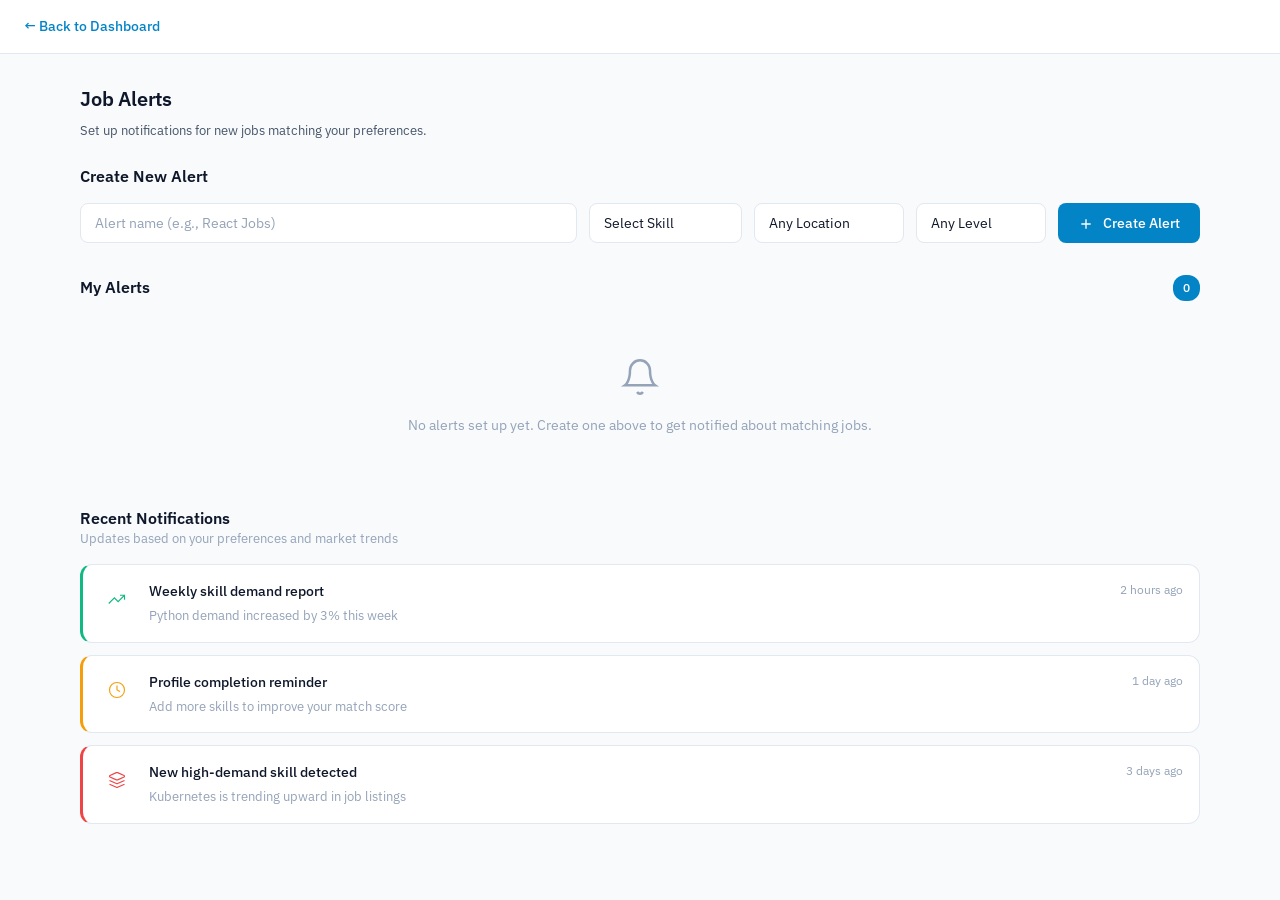
==== commit a291d654: "Fix alerts tab: Add proper UI and functionality - Replace placeholder "Coming Soon" with working ale" ====
--- a/docs/sections/alerts.html
+++ b/docs/sections/alerts.html
@@ -25,18 +25,59 @@
             <h1 class="page-title">Job Alerts</h1>
             <p class="page-subtitle">Set up notifications for new jobs matching your preferences.</p>
 
-            <div class="empty-state" style="text-align: center; padding: 60px 20px; color: var(--text-muted);">
-                <svg width="48" height="48" viewBox="0 0 24 24" fill="none" stroke="currentColor" stroke-width="1.5" style="margin-bottom: 16px;">
-                    <path d="M6 8a6 6 0 0 1 12 0c0 7 3 9 3 9H3s3-2 3-9"/>
-                    <path d="m13.73 21a2 2 0 0 1-3.46 0"/>
-                </svg>
-                <h3>Alerts Coming Soon</h3>
-                <p>This feature is under development. You'll be able to set up job alerts here.</p>
+            <!-- Create Alert Form -->
+            <div class="section-block" style="margin-bottom: 32px;">
+                <h2>Create New Alert</h2>
+                <div class="alert-form" style="display: flex; flex-wrap: wrap; gap: 12px; margin-top: 16px;">
+                    <input type="text" id="alert-name" class="form-input" placeholder="Alert name (e.g., React Jobs)" style="flex: 1; min-width: 200px; padding: 10px 14px; border: 1px solid var(--border-default); border-radius: 8px; background: var(--surface-card); color: var(--text-primary);">
+                    <select id="alert-skill" class="form-select" style="padding: 10px 14px; border: 1px solid var(--border-default); border-radius: 8px; background: var(--surface-card); color: var(--text-primary); min-width: 150px;">
+                        <option value="">Select Skill</option>
+                    </select>
+                    <select id="alert-location" class="form-select" style="padding: 10px 14px; border: 1px solid var(--border-default); border-radius: 8px; background: var(--surface-card); color: var(--text-primary); min-width: 150px;">
+                        <option value="">Any Location</option>
+                    </select>
+                    <select id="alert-level" class="form-select" style="padding: 10px 14px; border: 1px solid var(--border-default); border-radius: 8px; background: var(--surface-card); color: var(--text-primary); min-width: 130px;">
+                        <option value="">Any Level</option>
+                        <option value="Beginner">Beginner</option>
+                        <option value="Intermediate">Intermediate</option>
+                        <option value="Advanced">Advanced</option>
+                    </select>
+                    <button id="create-alert-btn" class="btn-primary" style="padding: 10px 20px; border-radius: 8px; cursor: pointer;">
+                        <svg width="16" height="16" viewBox="0 0 24 24" fill="none" stroke="currentColor" stroke-width="2" style="margin-right: 6px; vertical-align: middle;">
+                            <path d="M12 5v14M5 12h14"/>
+                        </svg>
+                        Create Alert
+                    </button>
+                </div>
+            </div>
+
+            <!-- My Alerts -->
+            <div class="section-block" style="margin-bottom: 32px;">
+                <div class="section-header" style="display: flex; justify-content: space-between; align-items: center; margin-bottom: 16px;">
+                    <h2>My Alerts</h2>
+                    <span class="badge" id="alerts-count" style="background: var(--brand); color: white; padding: 4px 10px; border-radius: 12px; font-size: 12px;">0</span>
+                </div>
+                <div id="my-alerts-list" class="alerts-list"></div>
+                <div id="no-alerts-state" class="empty-state" style="text-align: center; padding: 40px 20px; color: var(--text-muted); display: none;">
+                    <svg width="40" height="40" viewBox="0 0 24 24" fill="none" stroke="currentColor" stroke-width="1.5" style="margin-bottom: 12px;">
+                        <path d="M6 8a6 6 0 0 1 12 0c0 7 3 9 3 9H3s3-2 3-9"/>
+                        <path d="m13.73 21a2 2 0 0 1-3.46 0"/>
+                    </svg>
+                    <p>No alerts set up yet. Create one above to get notified about matching jobs.</p>
+                </div>
+            </div>
+
+            <!-- Recent Notifications -->
+            <div class="section-block">
+                <h2>Recent Notifications</h2>
+                <p class="section-subtitle" style="color: var(--text-muted); margin-bottom: 16px;">Updates based on your preferences and market trends</p>
+                <div id="notifications-list" class="notifications-list"></div>
             </div>
         </div>
     </section>
 
     <!-- Scripts -->
     <script src="../data.js"></script>
+    <script type="module" src="alerts.js"></script>
 </body>
-</html>+</html>
